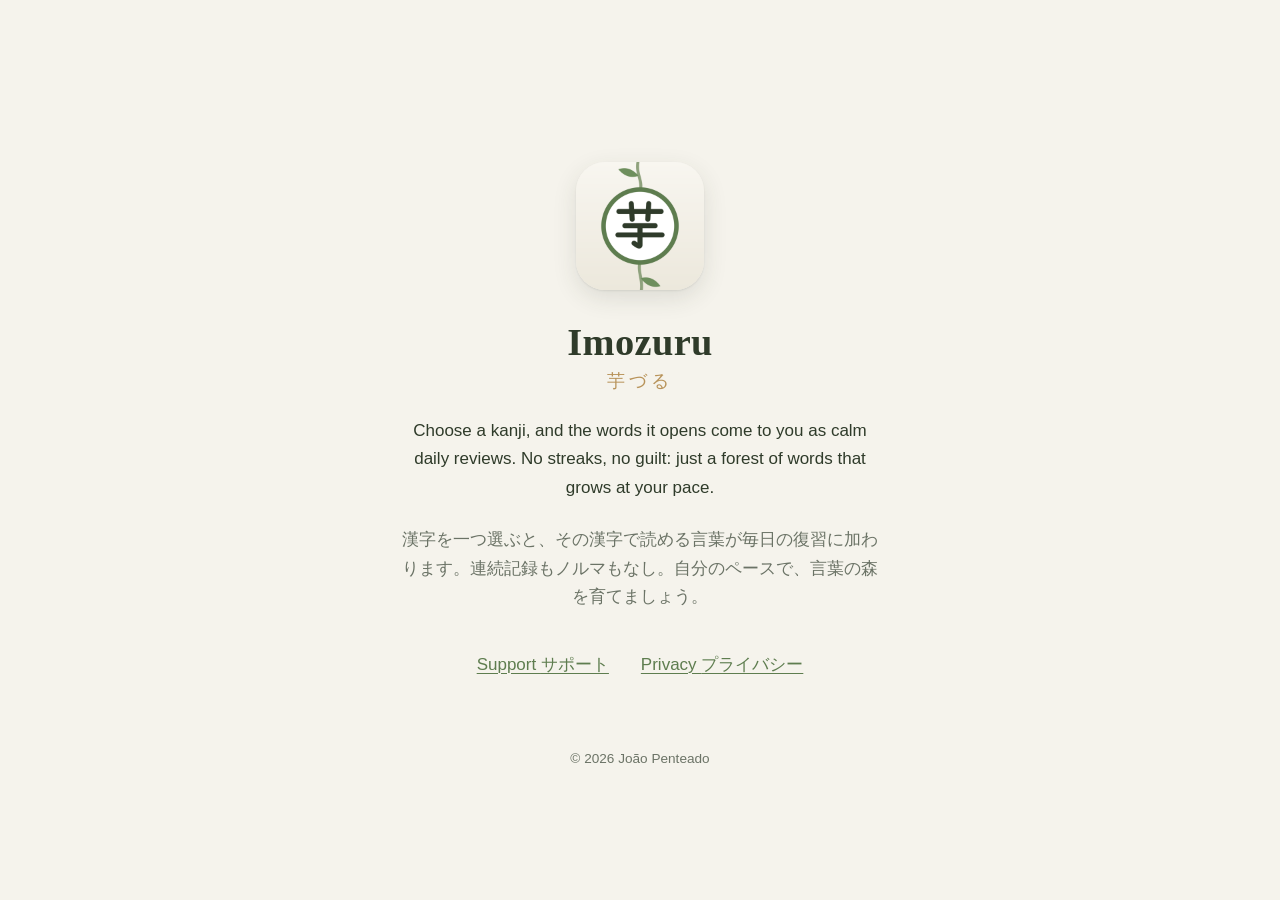
==== index.html @ 3a5cfed0 "Add Imozuru website: landing, privacy policy and support pages Plain HTML and CSS for GitHub Pages a" ====
<!doctype html>
<html lang="en">
<head>
<meta charset="utf-8">
<meta name="viewport" content="width=device-width, initial-scale=1">
<title>Imozuru 芋づる</title>
<meta name="description" content="Kanji words, root by root. Choose a kanji, and the words it opens come to you as calm daily reviews.">
<meta name="theme-color" content="#F5F3EC" media="(prefers-color-scheme: light)">
<meta name="theme-color" content="#0F120F" media="(prefers-color-scheme: dark)">
<link rel="icon" href="/favicon.svg" type="image/svg+xml">
<link rel="icon" href="/favicon-32.png" sizes="32x32" type="image/png">
<link rel="apple-touch-icon" href="/apple-touch-icon.png">
<link rel="stylesheet" href="/style.css">
</head>
<body>
<main class="hero">
  <picture>
    <source srcset="/assets/icon-dark.png" media="(prefers-color-scheme: dark)">
    <img src="/assets/icon-light.png" alt="Imozuru app icon" width="128" height="128">
  </picture>
  <h1>Imozuru <span class="ja" lang="ja">芋づる</span></h1>
  <p class="tagline">Choose a kanji, and the words it opens come to you as calm daily reviews. No streaks, no guilt: just a forest of words that grows at your pace.</p>
  <p class="tagline" lang="ja">漢字を一つ選ぶと、その漢字で読める言葉が毎日の復習に加わります。連続記録もノルマもなし。自分のペースで、言葉の森を育てましょう。</p>
  <!-- App Store link: uncomment once the app is out, and put in the real app ID.
  <p><a href="https://apps.apple.com/app/id0000000000">Download on the App Store</a></p>
  -->
  <nav>
    <a href="/support/">Support <span lang="ja">サポート</span></a>
    <a href="/privacy/">Privacy <span lang="ja">プライバシー</span></a>
  </nav>
</main>
<footer class="site-footer" style="text-align:center">
  © 2026 João Penteado
</footer>
</body>
</html>
---- style.css ----
/* Colours from imozuru/Theme.swift in the app repo. */
:root {
  color-scheme: light dark;
  --moss: #5E7D4F;
  --stem: #8FA27D;
  --bud: #B8935A;
  --paper: #F5F3EC;
  --card: #FFFFFF;
  --ink: #2F3B2A;
  --muted: #6B7366;
  --rule: #E2DED2;

  --mincho: "Hiragino Mincho ProN", "Hiragino Mincho Pro", "YuMincho", "Yu Mincho",
    "Noto Serif JP", "Noto Serif CJK JP", "Source Han Serif JP", serif;
  --sans: -apple-system, BlinkMacSystemFont, "Hiragino Sans", "Hiragino Kaku Gothic ProN",
    "Segoe UI", "Noto Sans JP", "Noto Sans CJK JP", sans-serif;
}

@media (prefers-color-scheme: dark) {
  :root {
    --moss: #9DBE88;
    --stem: #5F7A55;
    --bud: #D6B57C;
    --paper: #0F120F;
    --card: #1A1E19;
    --ink: #E4E7DF;
    --muted: #9DA597;
    --rule: #2A3028;
  }
}

* { box-sizing: border-box; }

html { -webkit-text-size-adjust: 100%; }

body {
  margin: 0;
  background: var(--paper);
  color: var(--ink);
  font: 17px/1.7 var(--sans);
}

main, .site-header, .site-footer {
  max-width: 40rem;
  margin: 0 auto;
  padding: 0 20px;
}

h1, h2, h3 {
  font-family: var(--mincho);
  font-weight: 600;
  line-height: 1.35;
  letter-spacing: 0.01em;
}
h1 { font-size: 2rem; margin: 0.4em 0 0.6em; }
h2 { font-size: 1.35rem; margin: 2.2em 0 0.5em; color: var(--moss); }
h3 { font-size: 1.1rem; margin: 1.8em 0 0.4em; }

p, ul { margin: 0 0 1em; }
ul { padding-left: 1.3em; }
li { margin: 0.25em 0; }
li::marker { color: var(--stem); }

a { color: var(--moss); text-underline-offset: 0.18em; text-decoration-thickness: 1px; }
a:hover { color: var(--bud); }

hr {
  border: 0;
  height: 1px;
  background: var(--rule);
  margin: 3rem 0;
}

.muted { color: var(--muted); }
.small { font-size: 0.9rem; }

/* Header on inner pages: small icon + name, back to home. */
.site-header { padding-top: 28px; }
.site-header a {
  display: inline-flex;
  align-items: center;
  gap: 10px;
  color: var(--ink);
  text-decoration: none;
  font-family: var(--mincho);
  font-size: 1.05rem;
}
.site-header img { width: 32px; height: 32px; border-radius: 22.5%; }
.site-header .ja { color: var(--muted); font-size: 0.95rem; }

.site-footer {
  padding-top: 2rem;
  padding-bottom: 3rem;
  color: var(--muted);
  font-size: 0.85rem;
}
.site-footer nav a { margin-right: 1.2em; }

.card {
  background: var(--card);
  border-radius: 14px;
  padding: 1.1rem 1.3rem;
  margin: 1.5rem 0;
}
.card > :last-child { margin-bottom: 0; }

/* Landing page */
.hero {
  text-align: center;
  padding-top: 18vh;
  padding-bottom: 2rem;
}
.hero img {
  width: 128px;
  height: 128px;
  border-radius: 22.5%;
  box-shadow: 0 1px 2px rgb(0 0 0 / 0.08), 0 8px 24px rgb(47 59 42 / 0.12);
}
.hero h1 { font-size: 2.4rem; margin: 1.1rem 0 0.2rem; }
.hero h1 .ja { display: block; font-size: 1.15rem; color: var(--bud); font-weight: 500; letter-spacing: 0.2em; }
.hero .tagline { margin: 1.4rem auto 0.4rem; max-width: 30rem; }
.hero .tagline[lang="ja"] { color: var(--muted); }
.hero nav { margin-top: 2.2rem; }
.hero nav a { display: inline-block; margin: 0.2em 0.8em; white-space: nowrap; }

/* Language jump on bilingual pages */
.lang-switch { font-size: 0.9rem; margin-top: -0.5rem; }

[lang="ja"] { line-break: strict; }
[lang="ja"] h2, [lang="ja"] h3 { letter-spacing: 0.04em; }
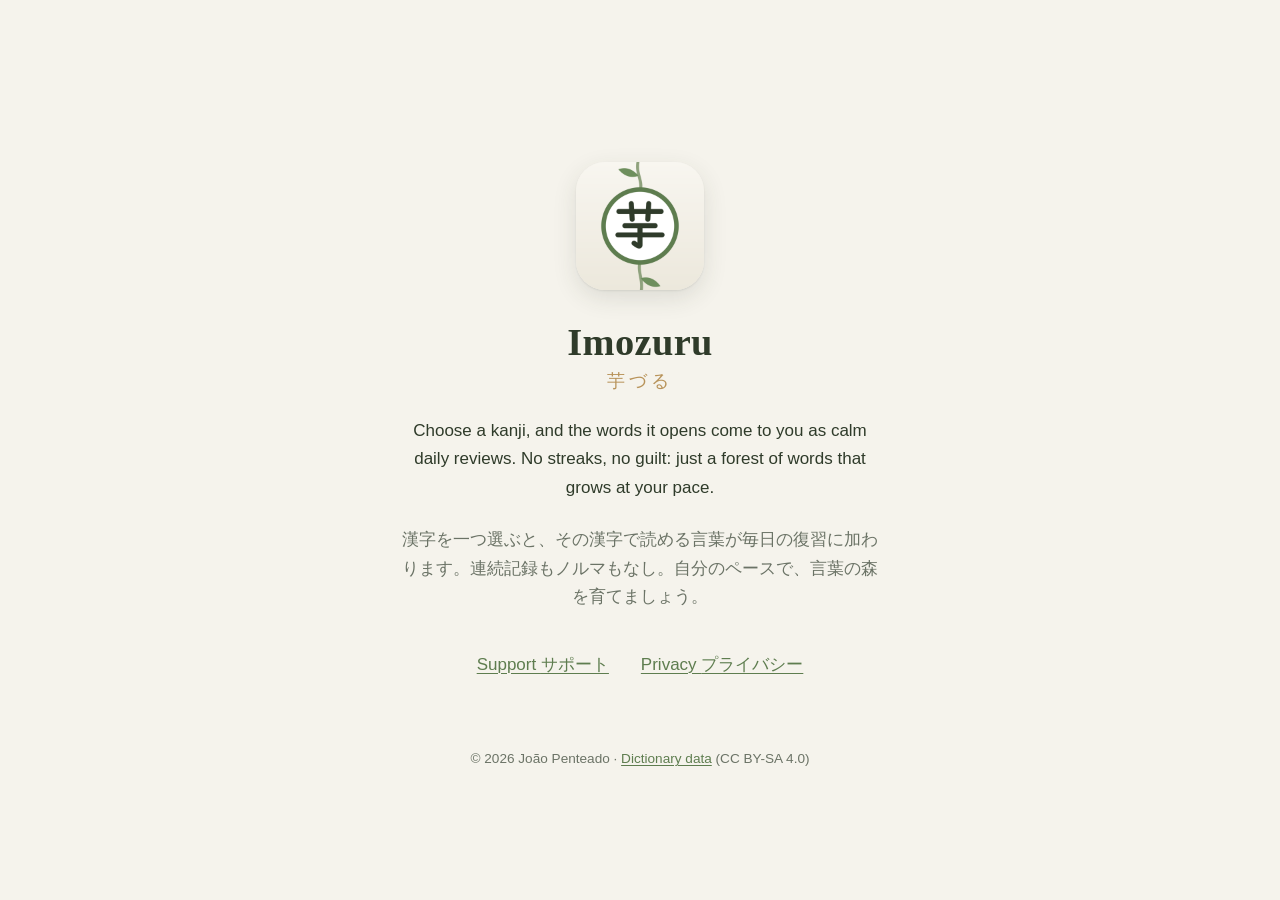
==== commit 8cb50ea5: "Credit the dictionary data and link to the public database" ====
--- a/index.html
+++ b/index.html
@@ -30,7 +30,7 @@
   </nav>
 </main>
 <footer class="site-footer" style="text-align:center">
-  © 2026 João Penteado
+  © 2026 João Penteado · <a href="/support/#data">Dictionary data</a> (CC BY-SA 4.0)
 </footer>
 </body>
 </html>
